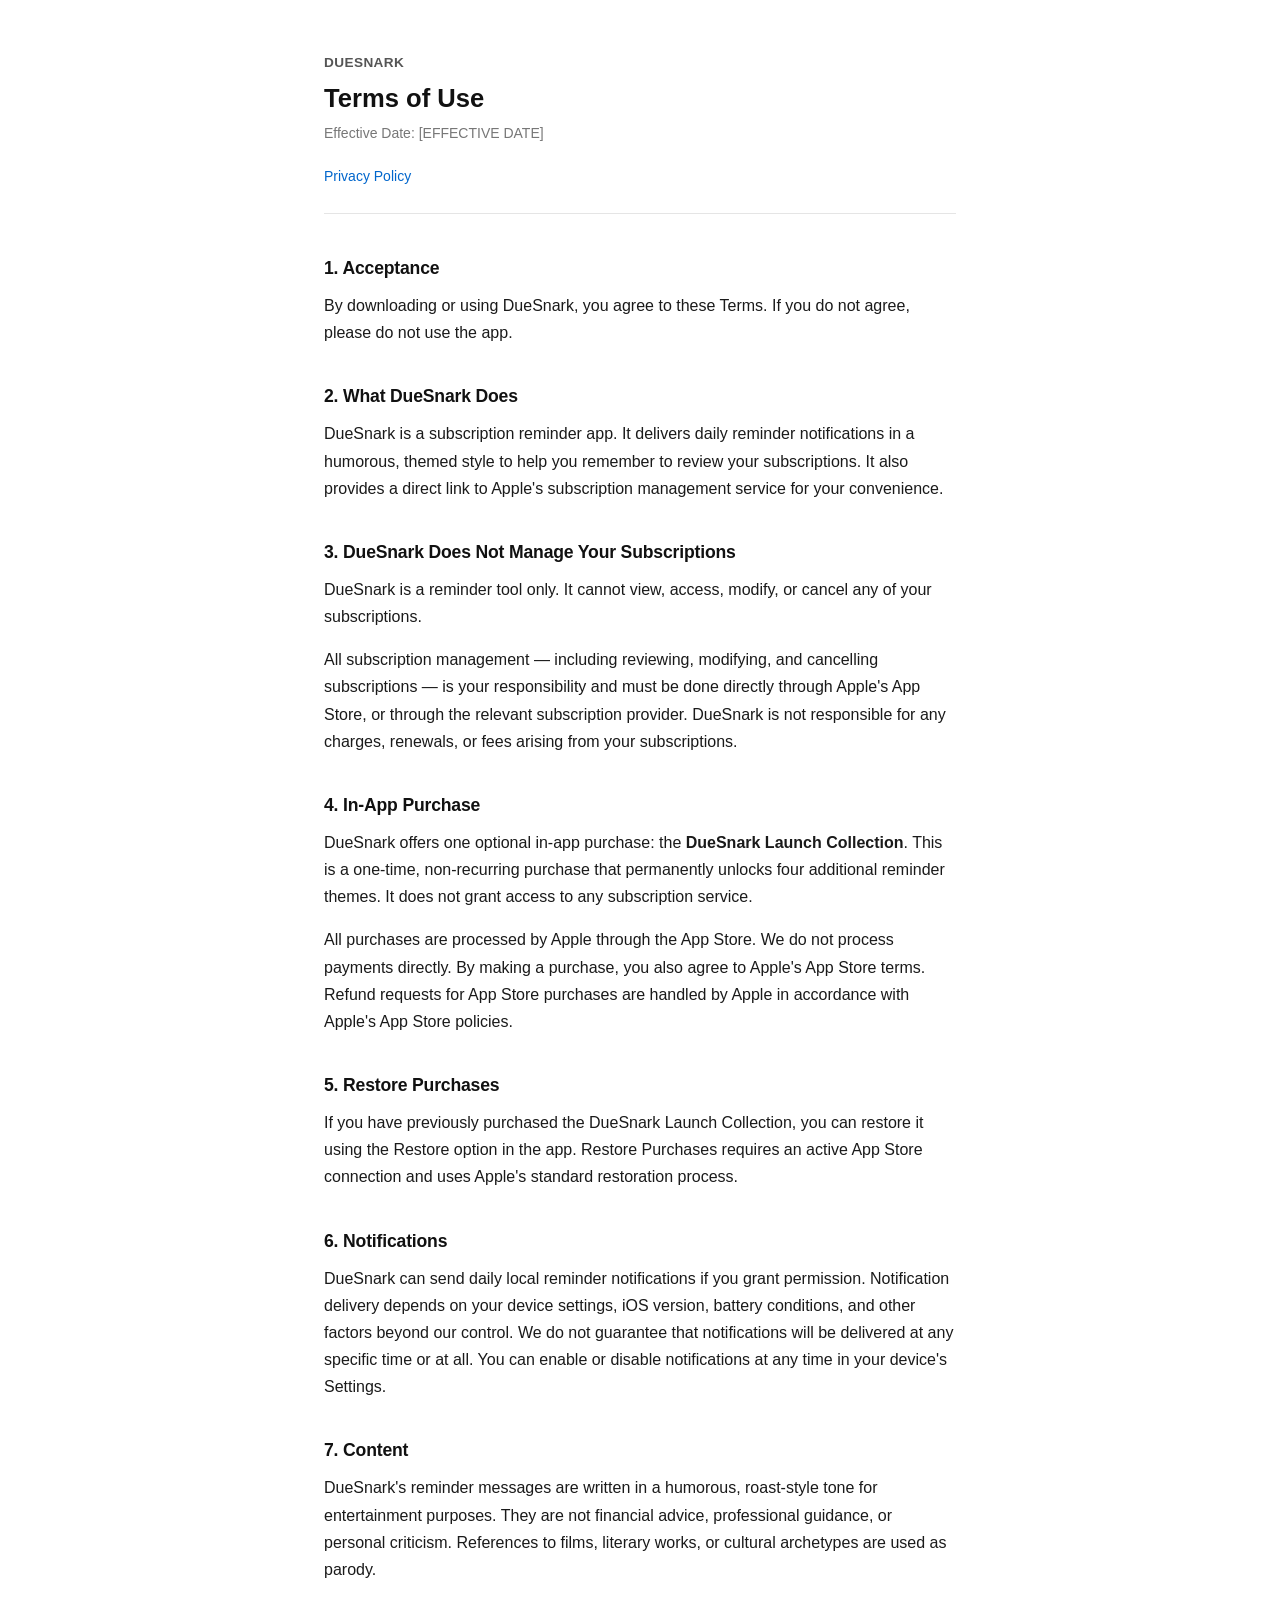
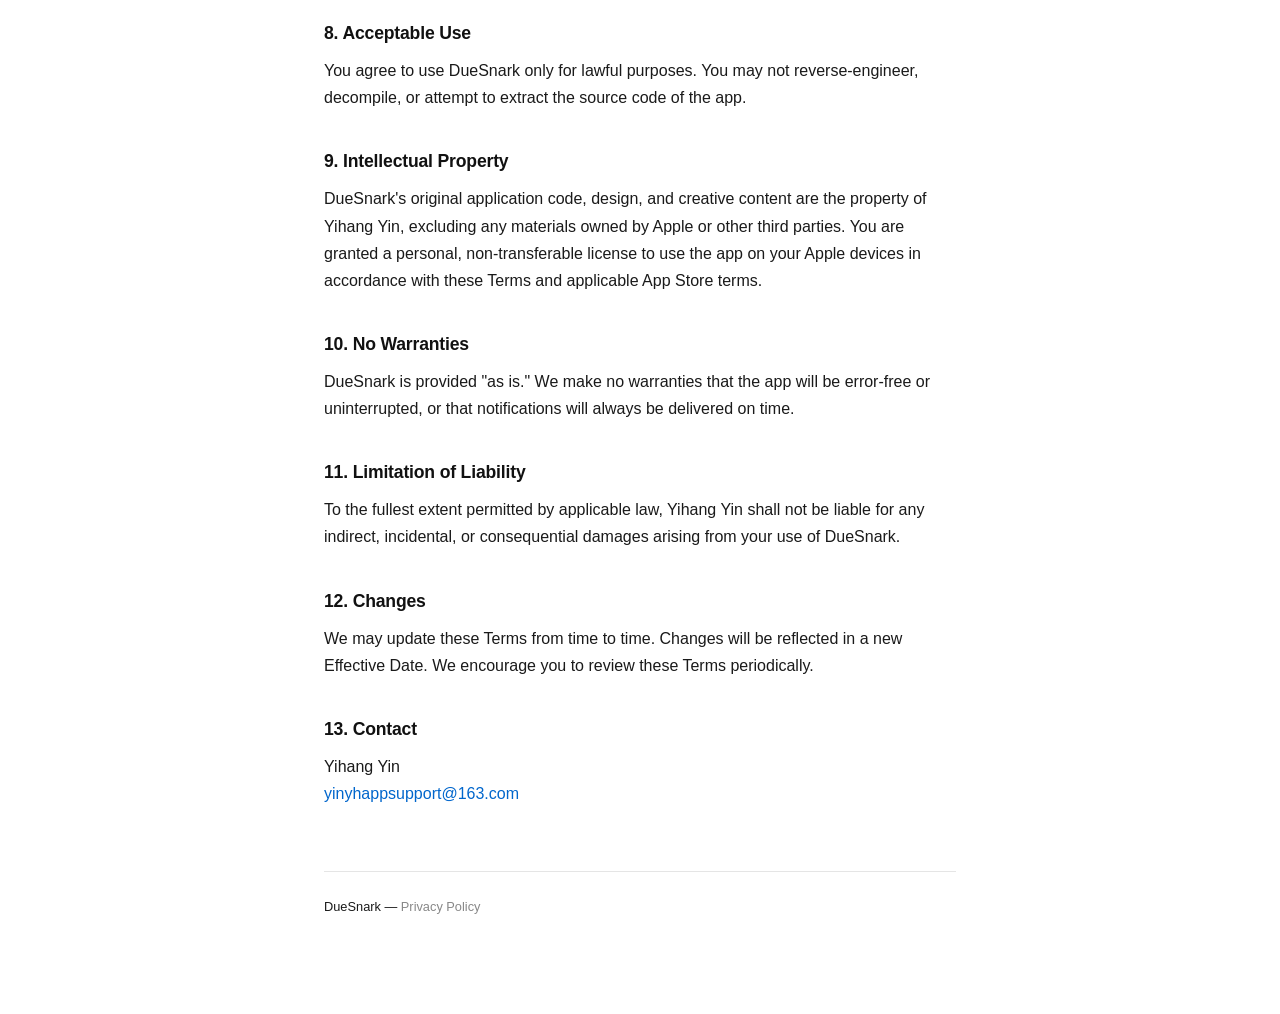
==== duesnark/terms/index.html @ 0724936a "Add DueSnark legal pages" ====
<!DOCTYPE html>
<html lang="en">
<head>
  <meta charset="UTF-8">
  <meta name="viewport" content="width=device-width, initial-scale=1.0">
  <title>Terms of Use — DueSnark</title>
  <link rel="stylesheet" href="../style.css">
</head>
<body>
  <div class="container">

    <header>
      <span class="app-name">DueSnark</span>
      <h1>Terms of Use</h1>
      <p class="meta">Effective Date: [EFFECTIVE DATE]</p>
      <nav>
        <a href="../privacy/">Privacy Policy</a>
      </nav>
    </header>

    <h2>1. Acceptance</h2>
    <p>By downloading or using DueSnark, you agree to these Terms. If you do not agree, please do not use the app.</p>

    <h2>2. What DueSnark Does</h2>
    <p>DueSnark is a subscription reminder app. It delivers daily reminder notifications in a humorous, themed style to help you remember to review your subscriptions. It also provides a direct link to Apple's subscription management service for your convenience.</p>

    <h2>3. DueSnark Does Not Manage Your Subscriptions</h2>
    <p>DueSnark is a reminder tool only. It cannot view, access, modify, or cancel any of your subscriptions.</p>
    <p>All subscription management — including reviewing, modifying, and cancelling subscriptions — is your responsibility and must be done directly through Apple's App Store, or through the relevant subscription provider. DueSnark is not responsible for any charges, renewals, or fees arising from your subscriptions.</p>

    <h2>4. In-App Purchase</h2>
    <p>DueSnark offers one optional in-app purchase: the <strong>DueSnark Launch Collection</strong>. This is a one-time, non-recurring purchase that permanently unlocks four additional reminder themes. It does not grant access to any subscription service.</p>
    <p>All purchases are processed by Apple through the App Store. We do not process payments directly. By making a purchase, you also agree to Apple's App Store terms. Refund requests for App Store purchases are handled by Apple in accordance with Apple's App Store policies.</p>

    <h2>5. Restore Purchases</h2>
    <p>If you have previously purchased the DueSnark Launch Collection, you can restore it using the Restore option in the app. Restore Purchases requires an active App Store connection and uses Apple's standard restoration process.</p>

    <h2>6. Notifications</h2>
    <p>DueSnark can send daily local reminder notifications if you grant permission. Notification delivery depends on your device settings, iOS version, battery conditions, and other factors beyond our control. We do not guarantee that notifications will be delivered at any specific time or at all. You can enable or disable notifications at any time in your device's Settings.</p>

    <h2>7. Content</h2>
    <p>DueSnark's reminder messages are written in a humorous, roast-style tone for entertainment purposes. They are not financial advice, professional guidance, or personal criticism. References to films, literary works, or cultural archetypes are used as parody.</p>

    <h2>8. Acceptable Use</h2>
    <p>You agree to use DueSnark only for lawful purposes. You may not reverse-engineer, decompile, or attempt to extract the source code of the app.</p>

    <h2>9. Intellectual Property</h2>
    <p>DueSnark's original application code, design, and creative content are the property of Yihang Yin, excluding any materials owned by Apple or other third parties. You are granted a personal, non-transferable license to use the app on your Apple devices in accordance with these Terms and applicable App Store terms.</p>

    <h2>10. No Warranties</h2>
    <p>DueSnark is provided "as is." We make no warranties that the app will be error-free or uninterrupted, or that notifications will always be delivered on time.</p>

    <h2>11. Limitation of Liability</h2>
    <p>To the fullest extent permitted by applicable law, Yihang Yin shall not be liable for any indirect, incidental, or consequential damages arising from your use of DueSnark.</p>

    <h2>12. Changes</h2>
    <p>We may update these Terms from time to time. Changes will be reflected in a new Effective Date. We encourage you to review these Terms periodically.</p>

    <h2>13. Contact</h2>
    <p>Yihang Yin<br>
    <a href="mailto:yinyhappsupport@163.com">yinyhappsupport@163.com</a></p>

    <footer>
      <p>DueSnark &mdash; <a href="../privacy/">Privacy Policy</a></p>
    </footer>

  </div>
</body>
</html>
---- duesnark/style.css ----
/* DueSnark Legal Site — Shared Stylesheet
   No external dependencies. System fonts only. */

*, *::before, *::after {
  box-sizing: border-box;
}

html {
  font-size: 16px;
}

body {
  margin: 0;
  padding: 0;
  font-family: -apple-system, BlinkMacSystemFont, "Segoe UI", Roboto,
               "Helvetica Neue", Arial, sans-serif;
  font-size: 1rem;
  line-height: 1.7;
  color: #1a1a1a;
  background: #ffffff;
}

/* ── Layout ─────────────────────────────────────────── */

.container {
  max-width: 680px;
  margin: 0 auto;
  padding: 3rem 1.5rem 5rem;
}

/* ── Header ─────────────────────────────────────────── */

header {
  border-bottom: 1px solid #e5e5e5;
  padding-bottom: 1.5rem;
  margin-bottom: 2.5rem;
}

header .app-name {
  font-size: 0.85rem;
  font-weight: 600;
  color: #555;
  text-decoration: none;
  letter-spacing: 0.03em;
  text-transform: uppercase;
}

header h1 {
  margin: 0.5rem 0 0;
  font-size: 1.6rem;
  font-weight: 700;
  color: #111;
  line-height: 1.25;
}

header .meta {
  margin-top: 0.4rem;
  font-size: 0.875rem;
  color: #777;
}

/* ── Navigation ─────────────────────────────────────── */

nav {
  margin-top: 1.25rem;
  font-size: 0.875rem;
}

nav a {
  color: #0066cc;
  text-decoration: none;
  margin-right: 1.25rem;
}

nav a:hover {
  text-decoration: underline;
}

/* ── Body copy ───────────────────────────────────────── */

h2 {
  margin-top: 2.25rem;
  margin-bottom: 0.5rem;
  font-size: 1.1rem;
  font-weight: 700;
  color: #111;
  letter-spacing: -0.01em;
}

p {
  margin: 0 0 1rem;
  color: #1a1a1a;
}

ul {
  margin: 0 0 1rem;
  padding-left: 1.5rem;
}

ul li {
  margin-bottom: 0.35rem;
}

strong {
  font-weight: 600;
}

a {
  color: #0066cc;
  text-decoration: none;
}

a:hover {
  text-decoration: underline;
}

/* ── Footer ──────────────────────────────────────────── */

footer {
  margin-top: 4rem;
  padding-top: 1.5rem;
  border-top: 1px solid #e5e5e5;
  font-size: 0.8rem;
  color: #999;
}

footer a {
  color: #888;
}

/* ── Responsive ─────────────────────────────────────── */

@media (max-width: 480px) {
  .container {
    padding: 2rem 1.25rem 4rem;
  }

  header h1 {
    font-size: 1.35rem;
  }
}
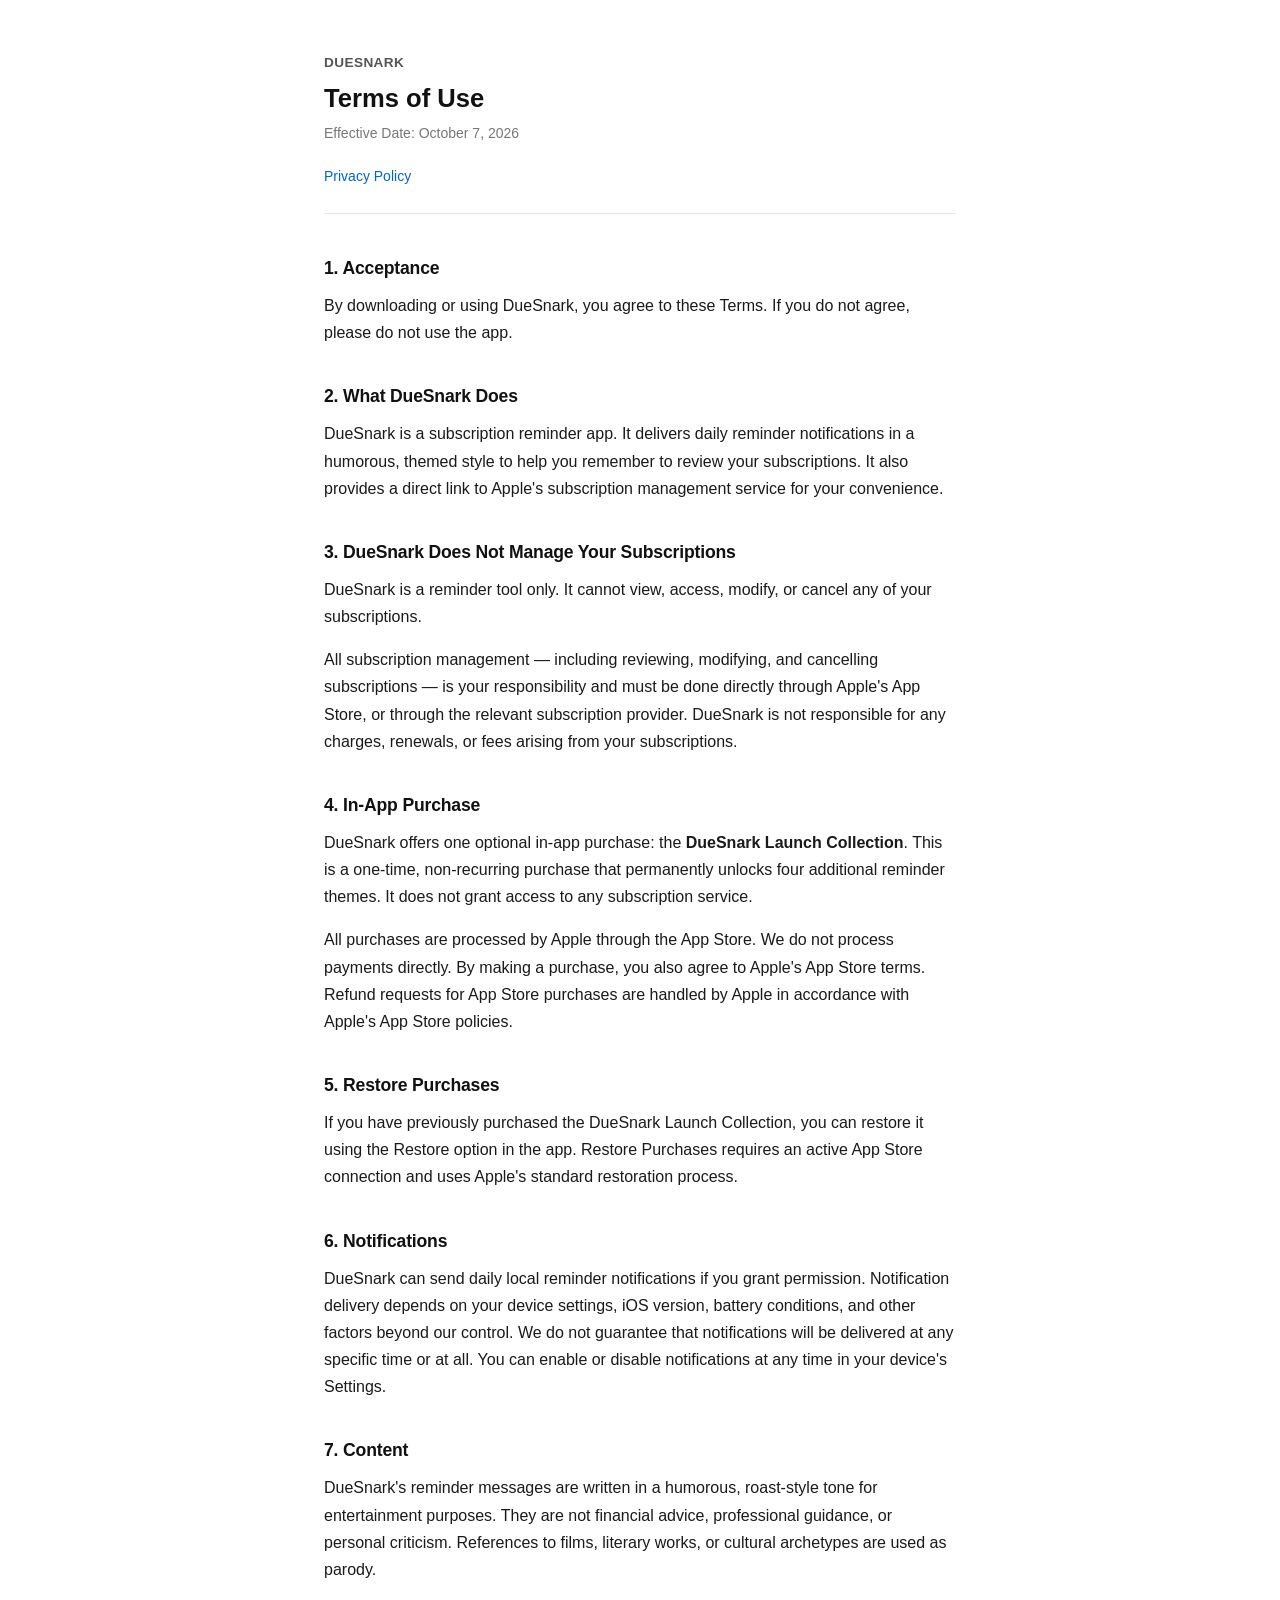
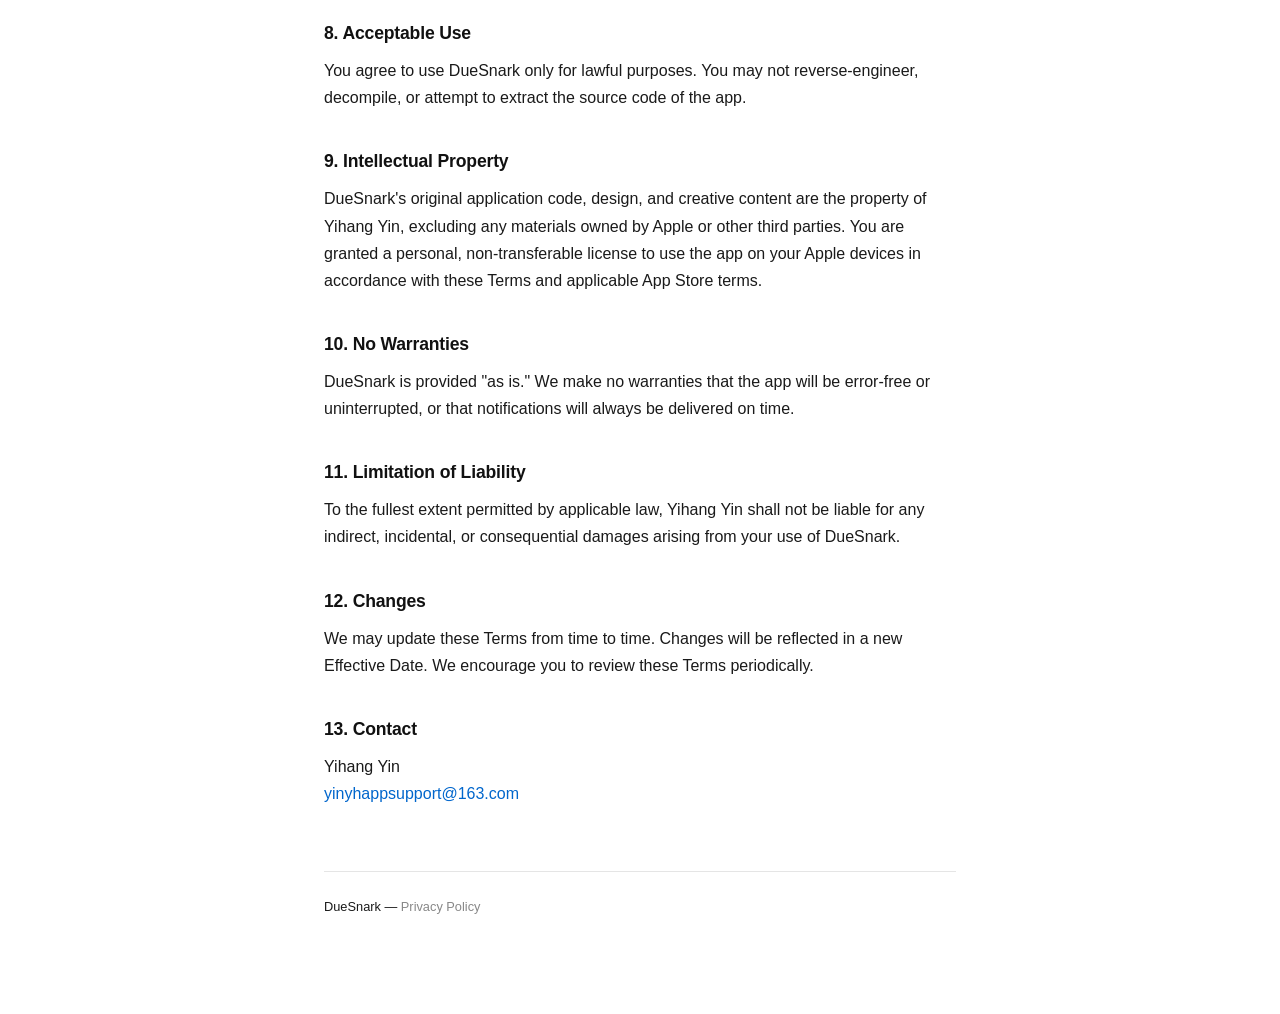
==== commit d98ee588: "Set DueSnark legal effective date" ====
--- a/duesnark/terms/index.html
+++ b/duesnark/terms/index.html
@@ -12,7 +12,7 @@
     <header>
       <span class="app-name">DueSnark</span>
       <h1>Terms of Use</h1>
-      <p class="meta">Effective Date: [EFFECTIVE DATE]</p>
+      <p class="meta">Effective Date: October 7, 2026</p>
       <nav>
         <a href="../privacy/">Privacy Policy</a>
       </nav>
